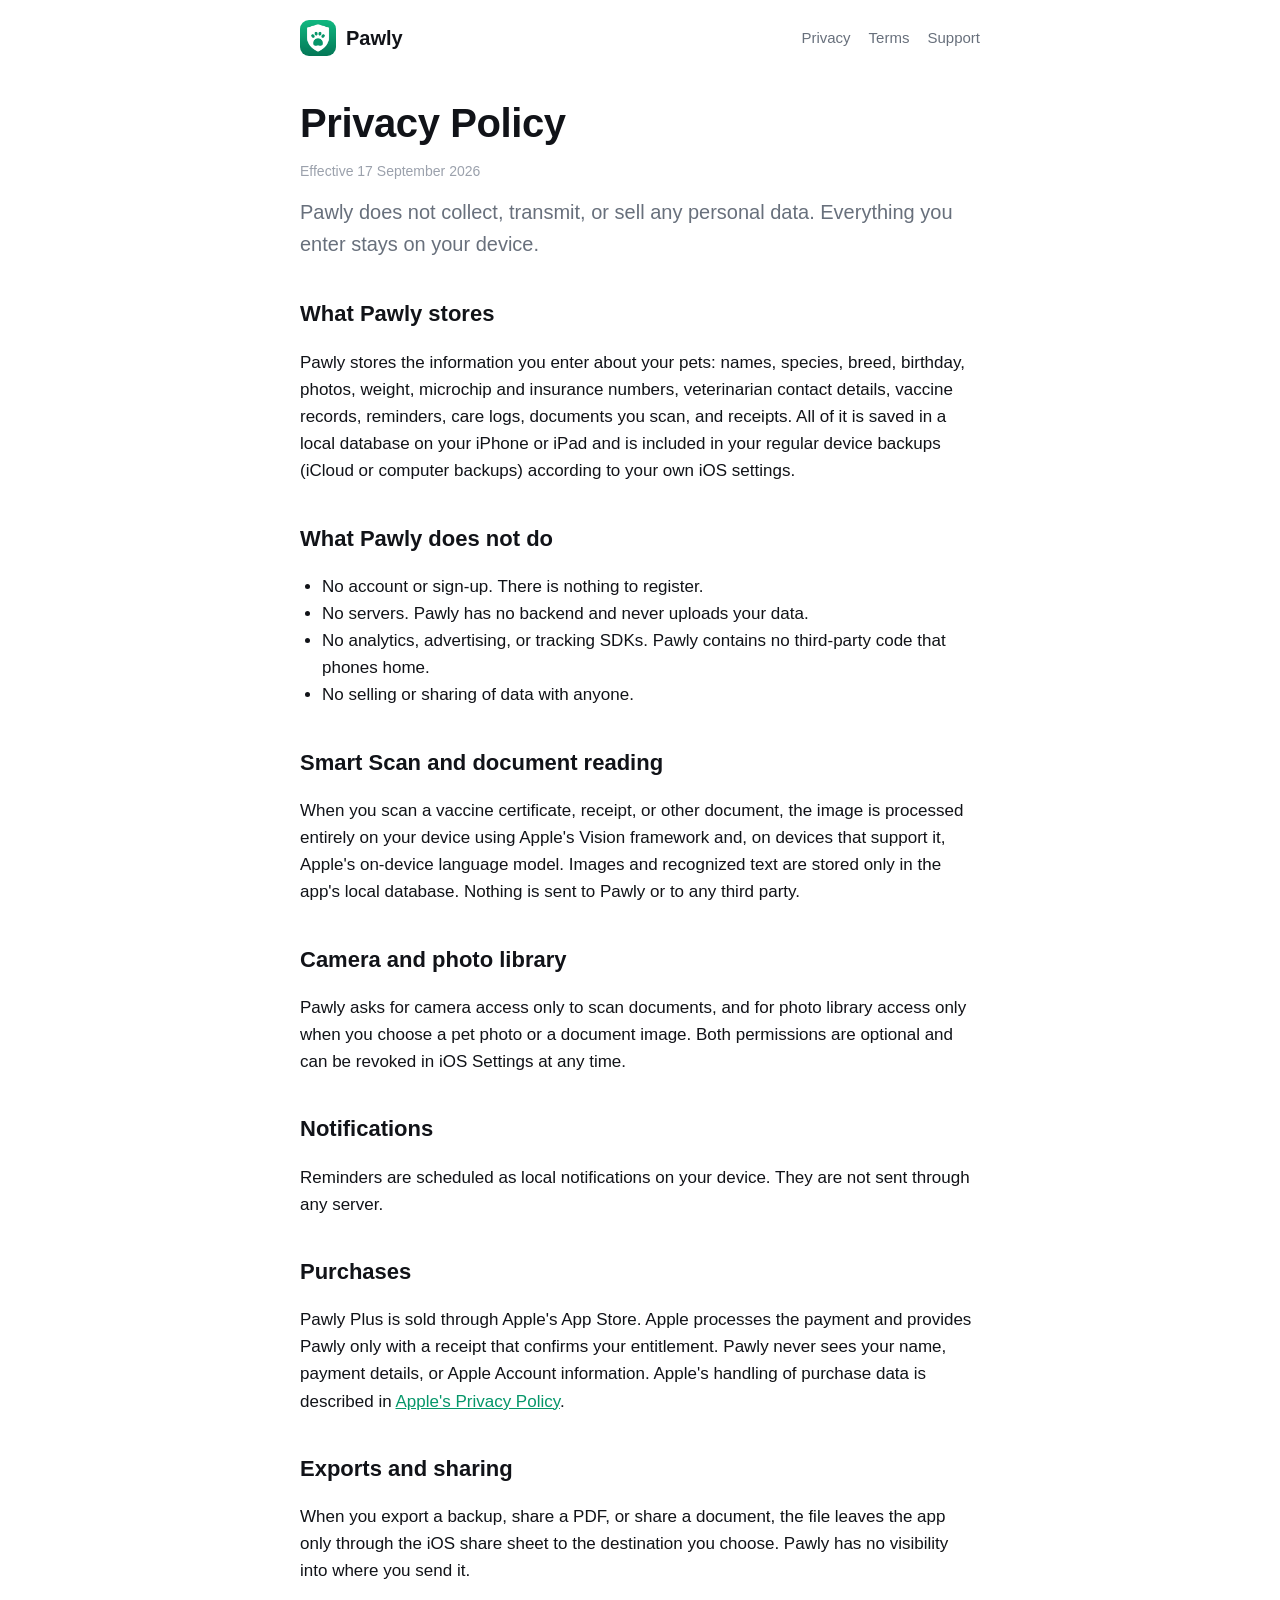
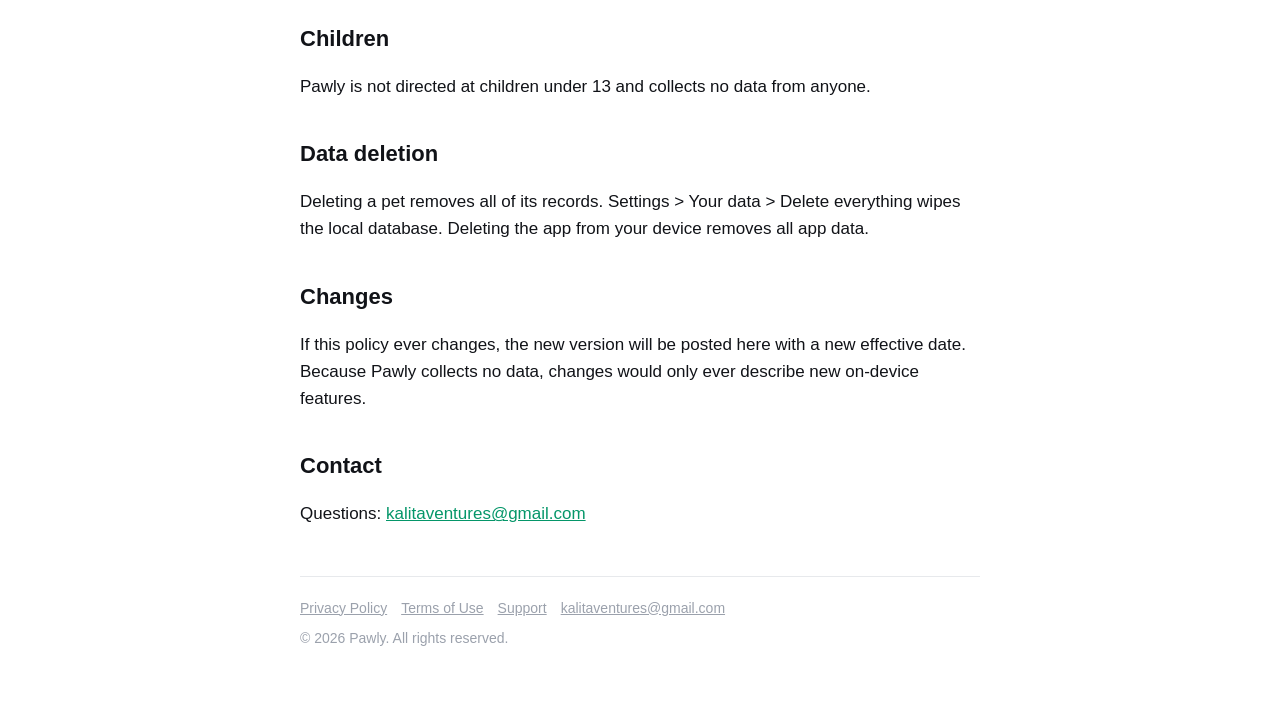
==== privacy.html @ 86e726db "Init" ====
<!doctype html><html lang="en"><head><meta charset="utf-8"><meta name="viewport" content="width=device-width,initial-scale=1"><title>Privacy Policy – Pawly</title><link rel="stylesheet" href="style.css"><link rel="icon" href="icon.png"></head><body><div class="wrap"><header><a class="brand" href="./"><img src="icon.png" alt="">Pawly</a><nav><a href="privacy.html">Privacy</a><a href="terms.html">Terms</a><a href="support.html">Support</a></nav></header>
<h1>Privacy Policy</h1>
<p class="muted">Effective 17 September 2026</p>
<p class="lead">Pawly does not collect, transmit, or sell any personal data. Everything you enter stays on your device.</p>
<h2>What Pawly stores</h2>
<p>Pawly stores the information you enter about your pets: names, species, breed, birthday, photos, weight, microchip and insurance numbers, veterinarian contact details, vaccine records, reminders, care logs, documents you scan, and receipts. All of it is saved in a local database on your iPhone or iPad and is included in your regular device backups (iCloud or computer backups) according to your own iOS settings.</p>
<h2>What Pawly does not do</h2>
<ul>
<li>No account or sign-up. There is nothing to register.</li>
<li>No servers. Pawly has no backend and never uploads your data.</li>
<li>No analytics, advertising, or tracking SDKs. Pawly contains no third-party code that phones home.</li>
<li>No selling or sharing of data with anyone.</li>
</ul>
<h2>Smart Scan and document reading</h2>
<p>When you scan a vaccine certificate, receipt, or other document, the image is processed entirely on your device using Apple's Vision framework and, on devices that support it, Apple's on-device language model. Images and recognized text are stored only in the app's local database. Nothing is sent to Pawly or to any third party.</p>
<h2>Camera and photo library</h2>
<p>Pawly asks for camera access only to scan documents, and for photo library access only when you choose a pet photo or a document image. Both permissions are optional and can be revoked in iOS Settings at any time.</p>
<h2>Notifications</h2>
<p>Reminders are scheduled as local notifications on your device. They are not sent through any server.</p>
<h2>Purchases</h2>
<p>Pawly Plus is sold through Apple's App Store. Apple processes the payment and provides Pawly only with a receipt that confirms your entitlement. Pawly never sees your name, payment details, or Apple Account information. Apple's handling of purchase data is described in <a href="https://www.apple.com/legal/privacy/">Apple's Privacy Policy</a>.</p>
<h2>Exports and sharing</h2>
<p>When you export a backup, share a PDF, or share a document, the file leaves the app only through the iOS share sheet to the destination you choose. Pawly has no visibility into where you send it.</p>
<h2>Children</h2>
<p>Pawly is not directed at children under 13 and collects no data from anyone.</p>
<h2>Data deletion</h2>
<p>Deleting a pet removes all of its records. Settings > Your data > Delete everything wipes the local database. Deleting the app from your device removes all app data.</p>
<h2>Changes</h2>
<p>If this policy ever changes, the new version will be posted here with a new effective date. Because Pawly collects no data, changes would only ever describe new on-device features.</p>
<h2>Contact</h2>
<p>Questions: <a href="mailto:kalitaventures@gmail.com">kalitaventures@gmail.com</a></p>
<footer><a href="privacy.html">Privacy Policy</a><a href="terms.html">Terms of Use</a><a href="support.html">Support</a><a href="mailto:kalitaventures@gmail.com">kalitaventures@gmail.com</a><div style="margin-top:8px">© 2026 Pawly. All rights reserved.</div></footer></div></body></html>
---- style.css ----
:root { --paper:#ffffff; --surface:#ffffff; --ink:#111318; --ink2:#68707c; --ink3:#9ba1ac; --line:#e7e9ec; --clover:#059669; --clover-soft:#e7f7f0; --marigold:#d97706; }
@media (prefers-color-scheme: dark) { :root { --paper:#121212; --surface:#1c1c1e; --ink:#f5f6f7; --ink2:#9ba1ac; --ink3:#6b7280; --line:#2e2f33; --clover:#34d399; --clover-soft:#0f2e24; } }
* { box-sizing:border-box; }
body { margin:0; background:var(--paper); color:var(--ink); font:17px/1.6 -apple-system,BlinkMacSystemFont,"SF Pro Text","Segoe UI",Roboto,sans-serif; -webkit-font-smoothing:antialiased; }
a { color:var(--clover); }
.wrap { max-width:720px; margin:0 auto; padding:0 20px 64px; }
header { display:flex; align-items:center; justify-content:space-between; padding:20px 0; }
.brand { display:flex; align-items:center; gap:10px; font-weight:700; text-decoration:none; color:var(--ink); font-size:20px; }
.brand img { width:36px; height:36px; border-radius:9px; }
nav a { margin-left:18px; font-size:15px; color:var(--ink2); text-decoration:none; }
nav a:hover { color:var(--clover); }
h1 { font-size:40px; line-height:1.15; margin:24px 0 8px; letter-spacing:-0.01em; }
h2 { font-size:22px; margin:36px 0 8px; }
h3 { font-size:17px; margin:24px 0 6px; }
p.lead { font-size:20px; color:var(--ink2); margin:0 0 24px; }
.muted { color:var(--ink3); font-size:14px; }
.card { background:var(--surface); border:1px solid var(--line); border-radius:18px; padding:20px 22px; margin:16px 0; }
.grid { display:grid; grid-template-columns:repeat(auto-fit,minmax(200px,1fr)); gap:14px; margin:24px 0; }
.grid .card { margin:0; }
.card h3 { margin-top:0; }
.btn { display:inline-block; background:var(--clover); color:#fff; padding:12px 20px; border-radius:12px; text-decoration:none; font-weight:600; }
footer { border-top:1px solid var(--line); margin-top:48px; padding-top:20px; color:var(--ink3); font-size:14px; }
footer a { color:var(--ink3); margin-right:14px; }
ul { padding-left:22px; }
table { width:100%; border-collapse:collapse; font-size:15px; }
td, th { text-align:left; padding:8px 6px; border-bottom:1px solid var(--line); vertical-align:top; }
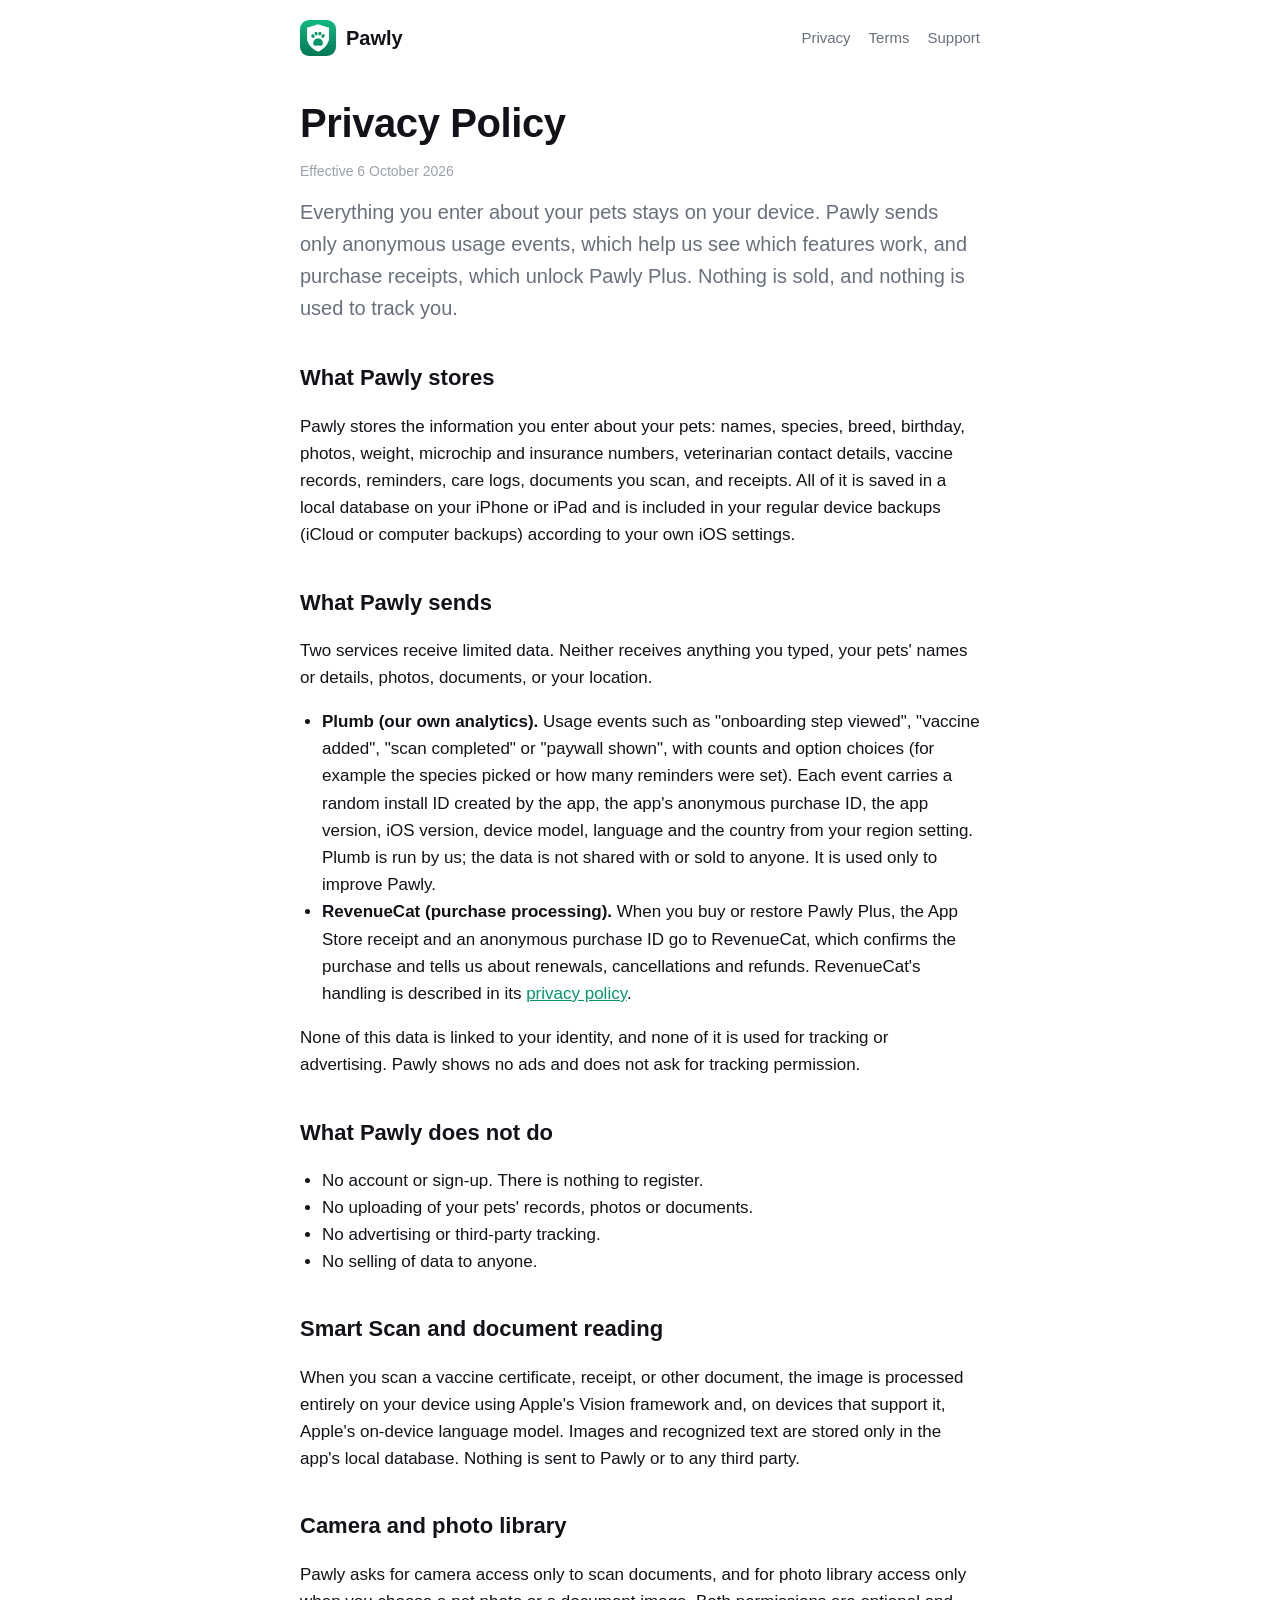
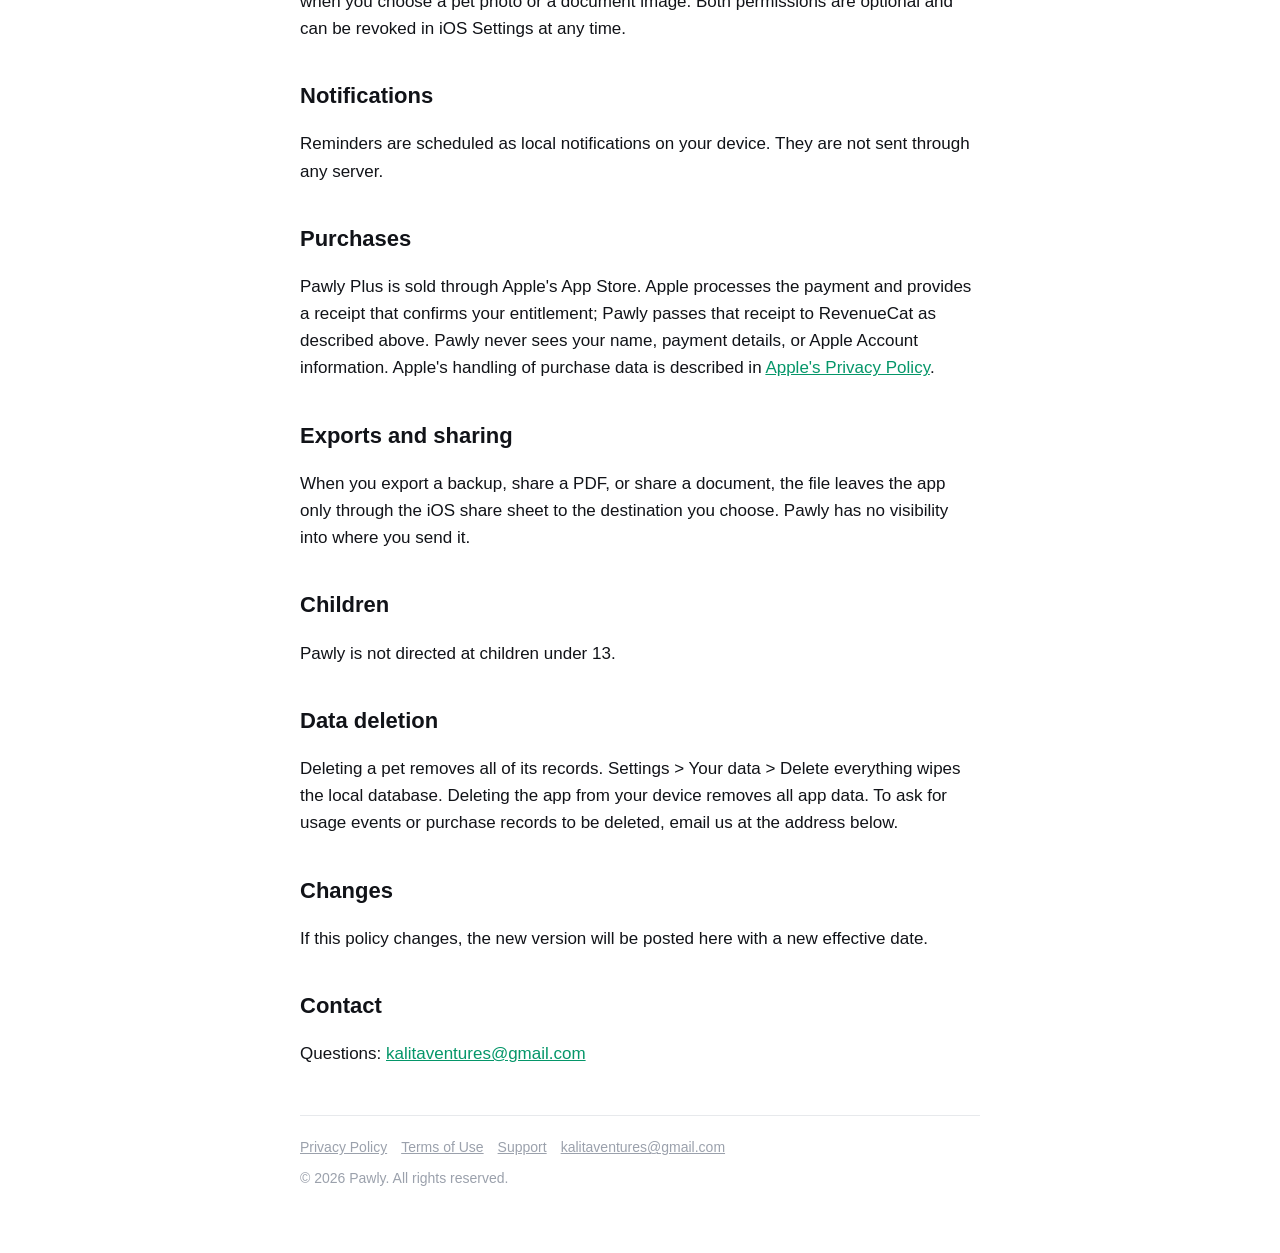
==== commit ccae746a: "Privacy policy: disclose Plumb analytics and RevenueCat (1.2.0) Pawly 1.2.0 sends anonymous usage ev" ====
--- a/privacy.html
+++ b/privacy.html
@@ -1,15 +1,22 @@
 <!doctype html><html lang="en"><head><meta charset="utf-8"><meta name="viewport" content="width=device-width,initial-scale=1"><title>Privacy Policy – Pawly</title><link rel="stylesheet" href="style.css"><link rel="icon" href="icon.png"></head><body><div class="wrap"><header><a class="brand" href="./"><img src="icon.png" alt="">Pawly</a><nav><a href="privacy.html">Privacy</a><a href="terms.html">Terms</a><a href="support.html">Support</a></nav></header>
 <h1>Privacy Policy</h1>
-<p class="muted">Effective 17 September 2026</p>
-<p class="lead">Pawly does not collect, transmit, or sell any personal data. Everything you enter stays on your device.</p>
+<p class="muted">Effective 6 October 2026</p>
+<p class="lead">Everything you enter about your pets stays on your device. Pawly sends only anonymous usage events, which help us see which features work, and purchase receipts, which unlock Pawly Plus. Nothing is sold, and nothing is used to track you.</p>
 <h2>What Pawly stores</h2>
 <p>Pawly stores the information you enter about your pets: names, species, breed, birthday, photos, weight, microchip and insurance numbers, veterinarian contact details, vaccine records, reminders, care logs, documents you scan, and receipts. All of it is saved in a local database on your iPhone or iPad and is included in your regular device backups (iCloud or computer backups) according to your own iOS settings.</p>
+<h2>What Pawly sends</h2>
+<p>Two services receive limited data. Neither receives anything you typed, your pets' names or details, photos, documents, or your location.</p>
+<ul>
+<li><strong>Plumb (our own analytics).</strong> Usage events such as "onboarding step viewed", "vaccine added", "scan completed" or "paywall shown", with counts and option choices (for example the species picked or how many reminders were set). Each event carries a random install ID created by the app, the app's anonymous purchase ID, the app version, iOS version, device model, language and the country from your region setting. Plumb is run by us; the data is not shared with or sold to anyone. It is used only to improve Pawly.</li>
+<li><strong>RevenueCat (purchase processing).</strong> When you buy or restore Pawly Plus, the App Store receipt and an anonymous purchase ID go to RevenueCat, which confirms the purchase and tells us about renewals, cancellations and refunds. RevenueCat's handling is described in its <a href="https://www.revenuecat.com/privacy">privacy policy</a>.</li>
+</ul>
+<p>None of this data is linked to your identity, and none of it is used for tracking or advertising. Pawly shows no ads and does not ask for tracking permission.</p>
 <h2>What Pawly does not do</h2>
 <ul>
 <li>No account or sign-up. There is nothing to register.</li>
-<li>No servers. Pawly has no backend and never uploads your data.</li>
-<li>No analytics, advertising, or tracking SDKs. Pawly contains no third-party code that phones home.</li>
-<li>No selling or sharing of data with anyone.</li>
+<li>No uploading of your pets' records, photos or documents.</li>
+<li>No advertising or third-party tracking.</li>
+<li>No selling of data to anyone.</li>
 </ul>
 <h2>Smart Scan and document reading</h2>
 <p>When you scan a vaccine certificate, receipt, or other document, the image is processed entirely on your device using Apple's Vision framework and, on devices that support it, Apple's on-device language model. Images and recognized text are stored only in the app's local database. Nothing is sent to Pawly or to any third party.</p>
@@ -18,15 +25,15 @@
 <h2>Notifications</h2>
 <p>Reminders are scheduled as local notifications on your device. They are not sent through any server.</p>
 <h2>Purchases</h2>
-<p>Pawly Plus is sold through Apple's App Store. Apple processes the payment and provides Pawly only with a receipt that confirms your entitlement. Pawly never sees your name, payment details, or Apple Account information. Apple's handling of purchase data is described in <a href="https://www.apple.com/legal/privacy/">Apple's Privacy Policy</a>.</p>
+<p>Pawly Plus is sold through Apple's App Store. Apple processes the payment and provides a receipt that confirms your entitlement; Pawly passes that receipt to RevenueCat as described above. Pawly never sees your name, payment details, or Apple Account information. Apple's handling of purchase data is described in <a href="https://www.apple.com/legal/privacy/">Apple's Privacy Policy</a>.</p>
 <h2>Exports and sharing</h2>
 <p>When you export a backup, share a PDF, or share a document, the file leaves the app only through the iOS share sheet to the destination you choose. Pawly has no visibility into where you send it.</p>
 <h2>Children</h2>
-<p>Pawly is not directed at children under 13 and collects no data from anyone.</p>
+<p>Pawly is not directed at children under 13.</p>
 <h2>Data deletion</h2>
-<p>Deleting a pet removes all of its records. Settings > Your data > Delete everything wipes the local database. Deleting the app from your device removes all app data.</p>
+<p>Deleting a pet removes all of its records. Settings > Your data > Delete everything wipes the local database. Deleting the app from your device removes all app data. To ask for usage events or purchase records to be deleted, email us at the address below.</p>
 <h2>Changes</h2>
-<p>If this policy ever changes, the new version will be posted here with a new effective date. Because Pawly collects no data, changes would only ever describe new on-device features.</p>
+<p>If this policy changes, the new version will be posted here with a new effective date.</p>
 <h2>Contact</h2>
 <p>Questions: <a href="mailto:kalitaventures@gmail.com">kalitaventures@gmail.com</a></p>
 <footer><a href="privacy.html">Privacy Policy</a><a href="terms.html">Terms of Use</a><a href="support.html">Support</a><a href="mailto:kalitaventures@gmail.com">kalitaventures@gmail.com</a><div style="margin-top:8px">© 2026 Pawly. All rights reserved.</div></footer></div></body></html>
